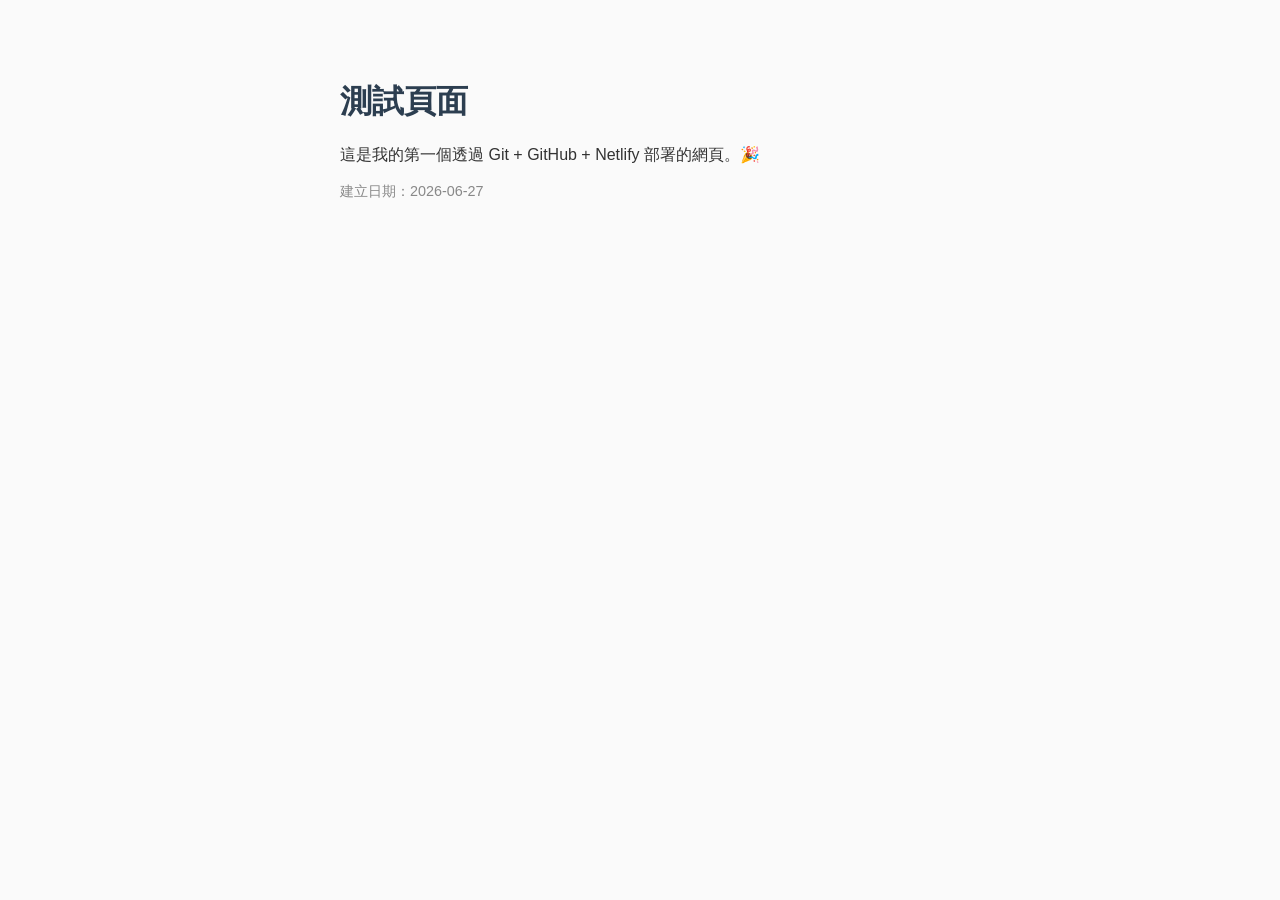
==== index.html @ eb2eb0c0 "第一次 commit：建立測試頁面" ====
<!DOCTYPE html>
<html lang="zh-TW">
<head>
  <meta charset="UTF-8" />
  <meta name="viewport" content="width=device-width, initial-scale=1.0" />
  <title>測試頁面</title>
  <style>
    body {
      font-family: "Helvetica Neue", Arial, sans-serif;
      max-width: 600px;
      margin: 80px auto;
      padding: 0 20px;
      color: #333;
      background: #fafafa;
    }
    h1 { color: #2c3e50; }
    .date { color: #888; font-size: 0.9em; margin-top: 8px; }
  </style>
</head>
<body>
  <h1>測試頁面</h1>
  <p>這是我的第一個透過 Git + GitHub + Netlify 部署的網頁。🎉</p>
  <p class="date">建立日期：2026-06-27</p>
</body>
</html>
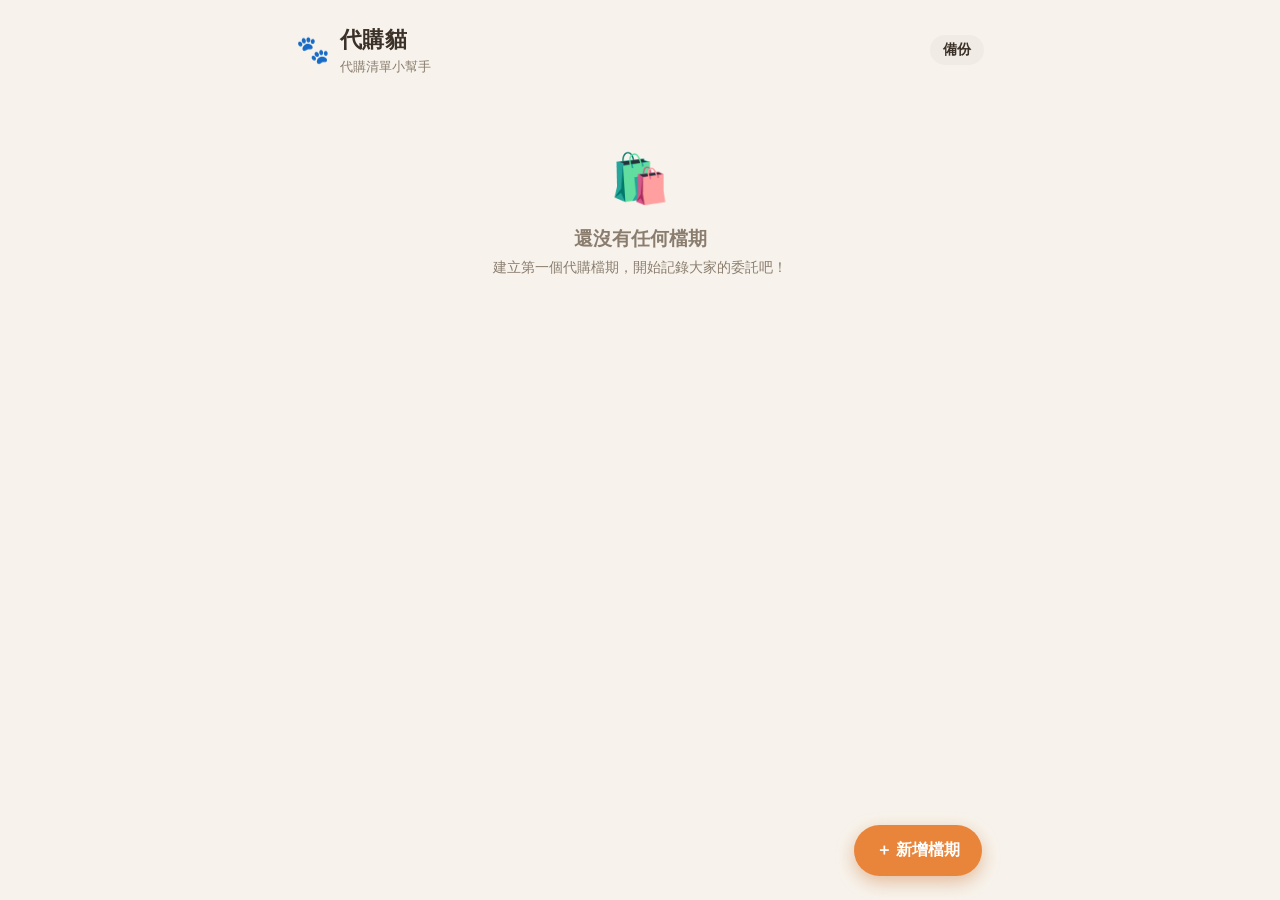
==== commit 250863e7: "新增「代購貓」代購清單 app：檔期、採買清單、狀態追蹤、對帳收款 - 檔期支援代購/委託人雙角色，用詞自動切換 - 商品狀態流：待購買→已買到/缺貨→已寄出→已收款 - 代購費可統一設定（固定/售價" ====
--- a/index.html
+++ b/index.html
@@ -2,24 +2,16 @@
 <html lang="zh-TW">
 <head>
   <meta charset="UTF-8" />
-  <meta name="viewport" content="width=device-width, initial-scale=1.0" />
-  <title>測試頁面</title>
-  <style>
-    body {
-      font-family: "Helvetica Neue", Arial, sans-serif;
-      max-width: 600px;
-      margin: 80px auto;
-      padding: 0 20px;
-      color: #333;
-      background: #fafafa;
-    }
-    h1 { color: #2c3e50; }
-    .date { color: #888; font-size: 0.9em; margin-top: 8px; }
-  </style>
+  <meta name="viewport" content="width=device-width, initial-scale=1.0, viewport-fit=cover" />
+  <meta name="theme-color" content="#f7f3ec" />
+  <title>代購貓 🐾 — 代購清單小幫手</title>
+  <link rel="icon" href="data:image/svg+xml,<svg xmlns='http://www.w3.org/2000/svg' viewBox='0 0 100 100'><text y='.9em' font-size='90'>🐾</text></svg>" />
+  <link rel="stylesheet" href="style.css" />
 </head>
 <body>
-  <h1>測試頁面</h1>
-  <p>這是我的第一個透過 Git + GitHub + Netlify 部署的網頁。🎉</p>
-  <p class="date">建立日期：2026-06-27</p>
+  <div id="app"></div>
+  <div id="modal-root"></div>
+  <div id="toast" class="toast" hidden></div>
+  <script src="app.js"></script>
 </body>
 </html>
--- a/style.css
+++ b/style.css
@@ -0,0 +1,456 @@
+/* ============ 代購貓 🐾 ============ */
+:root {
+  --bg: #f7f3ec;
+  --card: #ffffff;
+  --ink: #3b3128;
+  --ink-soft: #8a7d6e;
+  --line: #ece5da;
+  --brand: #e8853b;
+  --brand-deep: #c96a24;
+  --brand-soft: #fdeedd;
+  --green: #3d9a63;
+  --green-soft: #e2f3e9;
+  --red: #d05555;
+  --red-soft: #fbe7e7;
+  --blue: #4a7fb5;
+  --blue-soft: #e5eef7;
+  --gold: #b58a2f;
+  --gold-soft: #f7efdb;
+  --gray-soft: #f0ece5;
+  --radius: 14px;
+  --shadow: 0 1px 3px rgba(59, 49, 40, .07), 0 4px 14px rgba(59, 49, 40, .05);
+}
+
+* { box-sizing: border-box; }
+
+html, body {
+  margin: 0;
+  padding: 0;
+  background: var(--bg);
+  color: var(--ink);
+  font-family: "Noto Sans TC", -apple-system, "PingFang TC", "Microsoft JhengHei", sans-serif;
+  font-size: 16px;
+  line-height: 1.5;
+  -webkit-font-smoothing: antialiased;
+}
+
+#app {
+  max-width: 720px;
+  margin: 0 auto;
+  padding: 16px 16px 96px;
+}
+
+h1, h2, h3 { margin: 0; font-weight: 700; }
+button { font-family: inherit; }
+a { color: var(--brand-deep); }
+
+/* ---------- header ---------- */
+.app-header {
+  display: flex;
+  align-items: center;
+  gap: 10px;
+  padding: 8px 0 18px;
+}
+.app-header .logo { font-size: 1.7rem; }
+.app-header h1 { font-size: 1.35rem; letter-spacing: .02em; }
+.app-header .sub { font-size: .8rem; color: var(--ink-soft); margin-top: 1px; }
+.app-header .spacer { flex: 1; }
+
+.back-btn {
+  border: none;
+  background: var(--card);
+  border-radius: 999px;
+  width: 38px; height: 38px;
+  font-size: 1.1rem;
+  box-shadow: var(--shadow);
+  cursor: pointer;
+  flex-shrink: 0;
+}
+
+/* ---------- buttons ---------- */
+.btn {
+  border: none;
+  border-radius: 999px;
+  padding: 10px 18px;
+  font-size: .95rem;
+  font-weight: 600;
+  cursor: pointer;
+  background: var(--gray-soft);
+  color: var(--ink);
+  transition: filter .12s;
+}
+.btn:active { filter: brightness(.93); }
+.btn-primary { background: var(--brand); color: #fff; }
+.btn-danger { background: var(--red-soft); color: var(--red); }
+.btn-ghost { background: transparent; color: var(--ink-soft); }
+.btn-sm { padding: 6px 13px; font-size: .85rem; }
+.btn-block { width: 100%; }
+
+.fab {
+  position: fixed;
+  right: max(18px, calc(50% - 342px));
+  bottom: 24px;
+  border: none;
+  border-radius: 999px;
+  background: var(--brand);
+  color: #fff;
+  font-size: 1rem;
+  font-weight: 700;
+  padding: 15px 22px;
+  box-shadow: 0 6px 18px rgba(201, 106, 36, .4);
+  cursor: pointer;
+  z-index: 20;
+}
+
+/* ---------- cards ---------- */
+.card {
+  background: var(--card);
+  border-radius: var(--radius);
+  box-shadow: var(--shadow);
+  padding: 16px;
+  margin-bottom: 14px;
+}
+.card.clickable { cursor: pointer; }
+
+.trip-card .trip-top {
+  display: flex;
+  align-items: center;
+  gap: 8px;
+  flex-wrap: wrap;
+}
+.trip-card h3 { font-size: 1.08rem; flex: 1; min-width: 0; }
+.trip-card .trip-meta {
+  color: var(--ink-soft);
+  font-size: .82rem;
+  margin-top: 4px;
+  display: flex;
+  gap: 12px;
+  flex-wrap: wrap;
+}
+.trip-card .trip-stats {
+  display: flex;
+  gap: 8px;
+  margin-top: 12px;
+  flex-wrap: wrap;
+}
+.stat {
+  background: var(--bg);
+  border-radius: 10px;
+  padding: 7px 12px;
+  font-size: .82rem;
+  color: var(--ink-soft);
+}
+.stat b { color: var(--ink); font-size: .95rem; }
+.stat.stat-good b { color: var(--green); }
+
+.progress {
+  height: 6px;
+  background: var(--gray-soft);
+  border-radius: 999px;
+  margin-top: 12px;
+  overflow: hidden;
+}
+.progress > i {
+  display: block;
+  height: 100%;
+  background: var(--brand);
+  border-radius: 999px;
+}
+
+/* ---------- badges & pills ---------- */
+.badge {
+  font-size: .72rem;
+  font-weight: 700;
+  border-radius: 999px;
+  padding: 3px 9px;
+  white-space: nowrap;
+}
+.badge-agent { background: var(--brand-soft); color: var(--brand-deep); }
+.badge-client { background: var(--blue-soft); color: var(--blue); }
+.badge-closed { background: var(--gray-soft); color: var(--ink-soft); }
+
+.status-pill {
+  border: none;
+  font-family: inherit;
+  font-size: .78rem;
+  font-weight: 700;
+  border-radius: 999px;
+  padding: 5px 11px;
+  cursor: pointer;
+  white-space: nowrap;
+  appearance: none;
+  -webkit-appearance: none;
+  text-align: center;
+}
+.st-todo    { background: var(--gray-soft);  color: var(--ink-soft); }
+.st-bought  { background: var(--green-soft); color: var(--green); }
+.st-oos     { background: var(--red-soft);   color: var(--red); }
+.st-shipped { background: var(--blue-soft);  color: var(--blue); }
+.st-paid    { background: var(--gold-soft);  color: var(--gold); }
+
+/* ---------- tabs ---------- */
+.tabs {
+  display: flex;
+  background: var(--gray-soft);
+  border-radius: 999px;
+  padding: 4px;
+  margin-bottom: 16px;
+}
+.tabs button {
+  flex: 1;
+  border: none;
+  background: transparent;
+  border-radius: 999px;
+  padding: 9px 4px;
+  font-size: .92rem;
+  font-weight: 600;
+  color: var(--ink-soft);
+  cursor: pointer;
+}
+.tabs button.active {
+  background: var(--card);
+  color: var(--ink);
+  box-shadow: var(--shadow);
+}
+
+/* ---------- group toggle ---------- */
+.seg-row {
+  display: flex;
+  align-items: center;
+  justify-content: space-between;
+  gap: 10px;
+  margin-bottom: 12px;
+  flex-wrap: wrap;
+}
+.seg {
+  display: inline-flex;
+  background: var(--gray-soft);
+  border-radius: 999px;
+  padding: 3px;
+}
+.seg button {
+  border: none;
+  background: transparent;
+  border-radius: 999px;
+  padding: 6px 14px;
+  font-size: .82rem;
+  font-weight: 600;
+  color: var(--ink-soft);
+  cursor: pointer;
+}
+.seg button.active { background: var(--card); color: var(--ink); box-shadow: var(--shadow); }
+
+/* ---------- item list ---------- */
+.group-block { margin-bottom: 20px; }
+.group-head {
+  display: flex;
+  align-items: baseline;
+  gap: 8px;
+  padding: 0 4px 8px;
+}
+.group-head h3 { font-size: .98rem; }
+.group-head .group-sum { color: var(--ink-soft); font-size: .8rem; margin-left: auto; }
+
+.item-row {
+  background: var(--card);
+  border-radius: var(--radius);
+  box-shadow: var(--shadow);
+  padding: 12px 14px;
+  margin-bottom: 8px;
+  display: flex;
+  gap: 12px;
+  align-items: center;
+}
+.item-row.done-oos { opacity: .55; }
+.item-main { flex: 1; min-width: 0; cursor: pointer; }
+.item-name { font-weight: 600; font-size: .97rem; word-break: break-word; }
+.item-name .qty { color: var(--brand-deep); font-weight: 700; }
+.item-sub {
+  color: var(--ink-soft);
+  font-size: .8rem;
+  margin-top: 2px;
+  display: flex;
+  gap: 8px;
+  flex-wrap: wrap;
+}
+.item-right {
+  display: flex;
+  flex-direction: column;
+  align-items: flex-end;
+  gap: 6px;
+  flex-shrink: 0;
+}
+.item-amount { font-weight: 700; font-size: .95rem; }
+.item-amount small { display: block; font-weight: 400; color: var(--ink-soft); font-size: .7rem; text-align: right; }
+
+/* ---------- 對帳 ---------- */
+.bill-card .bill-head {
+  display: flex;
+  align-items: center;
+  gap: 10px;
+}
+.bill-card .bill-head h3 { font-size: 1.05rem; flex: 1; }
+.bill-total { font-size: 1.05rem; font-weight: 700; color: var(--brand-deep); }
+.bill-lines { margin: 10px 0; border-top: 1px dashed var(--line); }
+.bill-line {
+  display: flex;
+  justify-content: space-between;
+  gap: 12px;
+  padding: 8px 0;
+  border-bottom: 1px dashed var(--line);
+  font-size: .88rem;
+}
+.bill-line .bl-name { min-width: 0; word-break: break-word; }
+.bill-line .bl-amt { white-space: nowrap; display: flex; align-items: center; gap: 8px; }
+.bill-line.paid .bl-name, .bill-line.paid .bl-amt b { color: var(--ink-soft); }
+.bill-line .mini-badge {
+  font-size: .68rem; font-weight: 700; border-radius: 999px; padding: 2px 7px;
+}
+.bill-actions { display: flex; gap: 8px; flex-wrap: wrap; margin-top: 4px; }
+.bill-summary { font-size: .82rem; color: var(--ink-soft); margin-top: 2px; }
+
+.grand-total {
+  background: var(--brand-soft);
+  border-radius: var(--radius);
+  padding: 14px 16px;
+  margin-bottom: 14px;
+  display: flex;
+  justify-content: space-between;
+  align-items: center;
+  flex-wrap: wrap;
+  gap: 8px;
+}
+.grand-total .gt-label { font-size: .85rem; color: var(--brand-deep); font-weight: 600; }
+.grand-total .gt-nums { font-size: .9rem; }
+.grand-total b { font-size: 1.1rem; }
+
+/* ---------- forms & modal ---------- */
+.modal-backdrop {
+  position: fixed;
+  inset: 0;
+  background: rgba(43, 35, 27, .45);
+  display: flex;
+  align-items: flex-end;
+  justify-content: center;
+  z-index: 50;
+  animation: fadeIn .15s;
+}
+@media (min-width: 560px) {
+  .modal-backdrop { align-items: center; }
+}
+@keyframes fadeIn { from { opacity: 0; } }
+
+.modal {
+  background: var(--card);
+  width: 100%;
+  max-width: 520px;
+  max-height: 88vh;
+  overflow-y: auto;
+  border-radius: 20px 20px 0 0;
+  padding: 20px 20px calc(20px + env(safe-area-inset-bottom));
+  animation: slideUp .18s ease-out;
+}
+@media (min-width: 560px) {
+  .modal { border-radius: 20px; }
+}
+@keyframes slideUp { from { transform: translateY(24px); opacity: .6; } }
+
+.modal h2 { font-size: 1.1rem; margin-bottom: 14px; }
+
+.field { margin-bottom: 13px; }
+.field label {
+  display: block;
+  font-size: .8rem;
+  font-weight: 600;
+  color: var(--ink-soft);
+  margin-bottom: 5px;
+}
+.field input[type=text], .field input[type=number], .field input[type=date],
+.field input[type=url], .field select, .field textarea {
+  width: 100%;
+  border: 1.5px solid var(--line);
+  border-radius: 10px;
+  padding: 10px 12px;
+  font-size: 16px; /* 避免 iOS 自動縮放 */
+  font-family: inherit;
+  background: #fff;
+  color: var(--ink);
+}
+.field input:focus, .field select:focus, .field textarea:focus {
+  outline: none;
+  border-color: var(--brand);
+}
+.field .hint { font-size: .74rem; color: var(--ink-soft); margin-top: 4px; }
+.field-row { display: flex; gap: 10px; }
+.field-row .field { flex: 1; }
+
+.radio-cards { display: flex; gap: 8px; }
+.radio-cards label {
+  flex: 1;
+  border: 1.5px solid var(--line);
+  border-radius: 10px;
+  padding: 9px 6px;
+  text-align: center;
+  font-size: .85rem;
+  font-weight: 600;
+  cursor: pointer;
+  color: var(--ink-soft);
+}
+.radio-cards input { display: none; }
+.radio-cards label:has(input:checked) {
+  border-color: var(--brand);
+  background: var(--brand-soft);
+  color: var(--brand-deep);
+}
+
+.modal-actions {
+  display: flex;
+  gap: 10px;
+  margin-top: 18px;
+}
+.modal-actions .btn { flex: 1; }
+.modal-actions .btn-danger, .modal-actions .btn-ghost { flex: 0 0 auto; }
+
+/* ---------- empty state ---------- */
+.empty {
+  text-align: center;
+  color: var(--ink-soft);
+  padding: 48px 20px;
+}
+.empty .empty-icon { font-size: 3rem; margin-bottom: 10px; }
+.empty p { margin: 4px 0 16px; font-size: .9rem; }
+
+/* ---------- 設定 ---------- */
+.settings-list .card { padding: 14px 16px; }
+.settings-row {
+  display: flex;
+  align-items: center;
+  gap: 10px;
+  justify-content: space-between;
+}
+.settings-row .sr-main { flex: 1; min-width: 0; }
+.settings-row .sr-title { font-weight: 600; font-size: .95rem; }
+.settings-row .sr-sub { color: var(--ink-soft); font-size: .8rem; }
+.section-label {
+  font-size: .8rem;
+  font-weight: 700;
+  color: var(--ink-soft);
+  margin: 20px 4px 8px;
+  letter-spacing: .05em;
+}
+
+/* ---------- toast ---------- */
+.toast {
+  position: fixed;
+  left: 50%;
+  bottom: 90px;
+  transform: translateX(-50%);
+  background: var(--ink);
+  color: #fff;
+  padding: 10px 18px;
+  border-radius: 999px;
+  font-size: .88rem;
+  z-index: 99;
+  box-shadow: var(--shadow);
+  white-space: nowrap;
+}
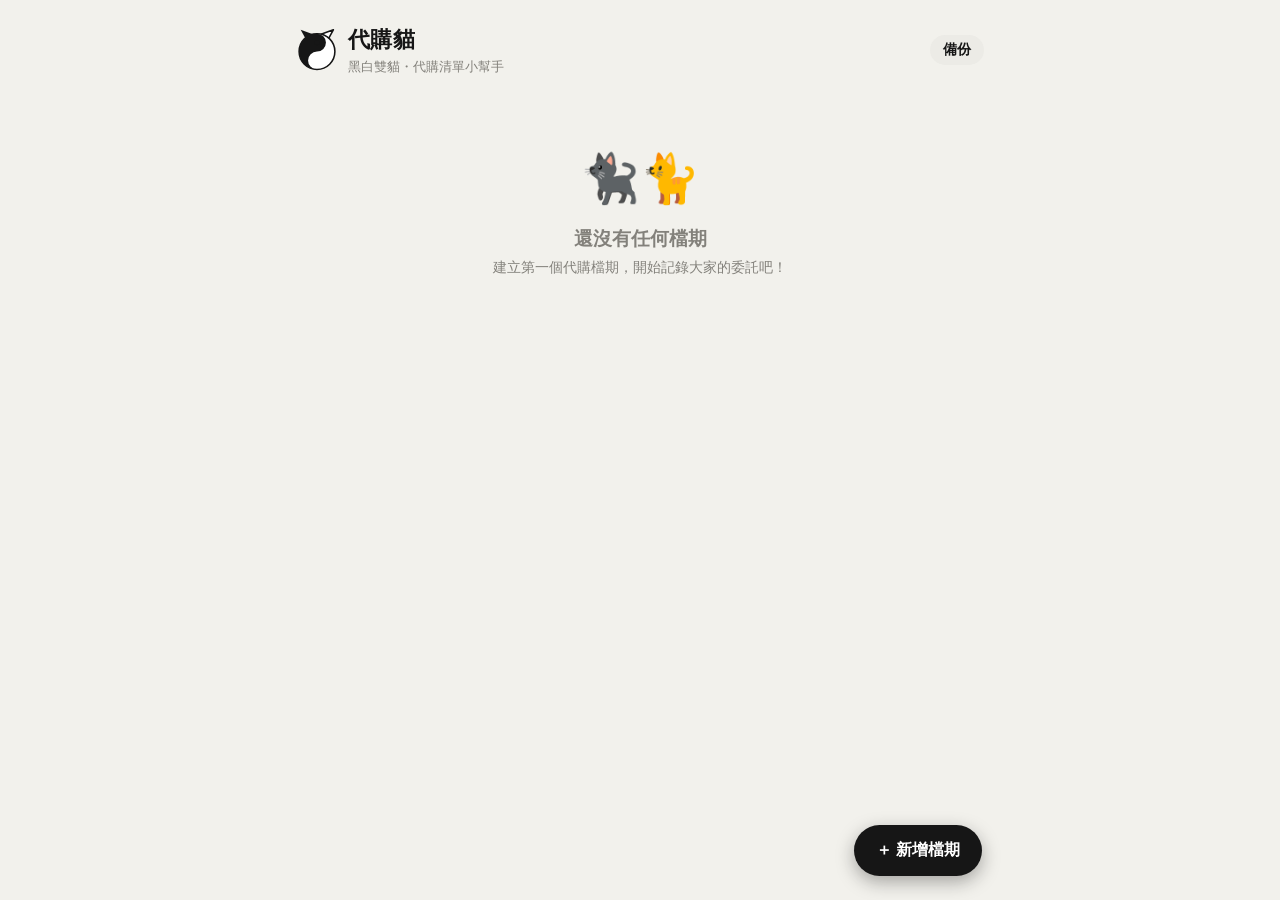
==== commit 003b7fc8: "改版為黑白雙貓陰陽風格 - 黑貓＝代購、白貓＝委託人，對方顯示互補色貓，呼應陰陽概念 - 配色改為水墨黑白（宣紙白底、墨黑主色），已收款用朱印紅點綴 - 新增太極貓 SVG logo（陰陽圓＋黑白貓耳" ====
--- a/index.html
+++ b/index.html
@@ -3,9 +3,9 @@
 <head>
   <meta charset="UTF-8" />
   <meta name="viewport" content="width=device-width, initial-scale=1.0, viewport-fit=cover" />
-  <meta name="theme-color" content="#f7f3ec" />
-  <title>代購貓 🐾 — 代購清單小幫手</title>
-  <link rel="icon" href="data:image/svg+xml,<svg xmlns='http://www.w3.org/2000/svg' viewBox='0 0 100 100'><text y='.9em' font-size='90'>🐾</text></svg>" />
+  <meta name="theme-color" content="#f2f1ec" />
+  <title>代購貓 🐈‍⬛🐈 — 代購清單小幫手</title>
+  <link rel="icon" href="data:image/svg+xml,<svg xmlns='http://www.w3.org/2000/svg' viewBox='0 0 100 100'><text y='.9em' font-size='90'>🐈‍⬛</text></svg>" />
   <link rel="stylesheet" href="style.css" />
 </head>
 <body>
--- a/style.css
+++ b/style.css
@@ -1,24 +1,17 @@
-/* ============ 代購貓 🐾 ============ */
+/* ============ 代購貓 🐈‍⬛🐈 — 黑白雙貓・陰陽互補 ============ */
 :root {
-  --bg: #f7f3ec;
+  --bg: #f2f1ec;          /* 宣紙白 */
   --card: #ffffff;
-  --ink: #3b3128;
-  --ink-soft: #8a7d6e;
-  --line: #ece5da;
-  --brand: #e8853b;
-  --brand-deep: #c96a24;
-  --brand-soft: #fdeedd;
-  --green: #3d9a63;
-  --green-soft: #e2f3e9;
-  --red: #d05555;
-  --red-soft: #fbe7e7;
-  --blue: #4a7fb5;
-  --blue-soft: #e5eef7;
-  --gold: #b58a2f;
-  --gold-soft: #f7efdb;
-  --gray-soft: #f0ece5;
+  --ink: #161616;         /* 墨黑 */
+  --ink-soft: #83817b;
+  --line: #e7e5df;
+  --paper-soft: #efeee9;
+  --gray-soft: #ecebe6;
+  --gray-mid: #d9d7d1;
+  --seal: #bf4136;        /* 朱印紅：收款蓋章、重點點綴 */
+  --seal-soft: #f8e9e6;
   --radius: 14px;
-  --shadow: 0 1px 3px rgba(59, 49, 40, .07), 0 4px 14px rgba(59, 49, 40, .05);
+  --shadow: 0 1px 3px rgba(22, 22, 22, .07), 0 4px 14px rgba(22, 22, 22, .05);
 }
 
 * { box-sizing: border-box; }
@@ -42,7 +35,7 @@
 
 h1, h2, h3 { margin: 0; font-weight: 700; }
 button { font-family: inherit; }
-a { color: var(--brand-deep); }
+a { color: var(--seal); }
 
 /* ---------- header ---------- */
 .app-header {
@@ -51,7 +44,7 @@
   gap: 10px;
   padding: 8px 0 18px;
 }
-.app-header .logo { font-size: 1.7rem; }
+.app-header .logo { width: 42px; height: 42px; flex-shrink: 0; }
 .app-header h1 { font-size: 1.35rem; letter-spacing: .02em; }
 .app-header .sub { font-size: .8rem; color: var(--ink-soft); margin-top: 1px; }
 .app-header .spacer { flex: 1; }
@@ -80,8 +73,8 @@
   transition: filter .12s;
 }
 .btn:active { filter: brightness(.93); }
-.btn-primary { background: var(--brand); color: #fff; }
-.btn-danger { background: var(--red-soft); color: var(--red); }
+.btn-primary { background: var(--ink); color: #fff; }
+.btn-danger { background: var(--seal-soft); color: var(--seal); }
 .btn-ghost { background: transparent; color: var(--ink-soft); }
 .btn-sm { padding: 6px 13px; font-size: .85rem; }
 .btn-block { width: 100%; }
@@ -92,12 +85,12 @@
   bottom: 24px;
   border: none;
   border-radius: 999px;
-  background: var(--brand);
+  background: var(--ink);
   color: #fff;
   font-size: 1rem;
   font-weight: 700;
   padding: 15px 22px;
-  box-shadow: 0 6px 18px rgba(201, 106, 36, .4);
+  box-shadow: 0 6px 18px rgba(22, 22, 22, .35);
   cursor: pointer;
   z-index: 20;
 }
@@ -112,6 +105,13 @@
 }
 .card.clickable { cursor: pointer; }
 
+/* 陰陽角色邊條：黑貓（代購）實心墨條、白貓（委託人）勾邊白條 */
+.trip-card.role-agent { border-left: 6px solid var(--ink); }
+.trip-card.role-client {
+  border-left: 6px solid var(--card);
+  box-shadow: inset 0 0 0 1.5px var(--ink), var(--shadow);
+}
+
 .trip-card .trip-top {
   display: flex;
   align-items: center;
@@ -141,7 +141,7 @@
   color: var(--ink-soft);
 }
 .stat b { color: var(--ink); font-size: .95rem; }
-.stat.stat-good b { color: var(--green); }
+.stat.stat-good b { color: var(--seal); }
 
 .progress {
   height: 6px;
@@ -153,7 +153,7 @@
 .progress > i {
   display: block;
   height: 100%;
-  background: var(--brand);
+  background: var(--ink);
   border-radius: 999px;
 }
 
@@ -165,8 +165,8 @@
   padding: 3px 9px;
   white-space: nowrap;
 }
-.badge-agent { background: var(--brand-soft); color: var(--brand-deep); }
-.badge-client { background: var(--blue-soft); color: var(--blue); }
+.badge-agent { background: var(--ink); color: #fff; }               /* 🐈‍⬛ 陰 */
+.badge-client { background: #fff; color: var(--ink); box-shadow: inset 0 0 0 1.5px var(--ink); } /* 🐈 陽 */
 .badge-closed { background: var(--gray-soft); color: var(--ink-soft); }
 
 .status-pill {
@@ -182,11 +182,12 @@
   -webkit-appearance: none;
   text-align: center;
 }
+/* 狀態＝墨色由淡到濃，收款蓋朱印 */
 .st-todo    { background: var(--gray-soft);  color: var(--ink-soft); }
-.st-bought  { background: var(--green-soft); color: var(--green); }
-.st-oos     { background: var(--red-soft);   color: var(--red); }
-.st-shipped { background: var(--blue-soft);  color: var(--blue); }
-.st-paid    { background: var(--gold-soft);  color: var(--gold); }
+.st-bought  { background: var(--ink);        color: #fff; }
+.st-oos     { background: var(--paper-soft); color: #a5a29b; text-decoration: line-through; }
+.st-shipped { background: var(--gray-mid);   color: #45443f; }
+.st-paid    { background: var(--seal);       color: #fff; }
 
 /* ---------- tabs ---------- */
 .tabs {
@@ -208,9 +209,8 @@
   cursor: pointer;
 }
 .tabs button.active {
-  background: var(--card);
-  color: var(--ink);
-  box-shadow: var(--shadow);
+  background: var(--ink);
+  color: #fff;
 }
 
 /* ---------- group toggle ---------- */
@@ -238,7 +238,7 @@
   color: var(--ink-soft);
   cursor: pointer;
 }
-.seg button.active { background: var(--card); color: var(--ink); box-shadow: var(--shadow); }
+.seg button.active { background: var(--ink); color: #fff; }
 
 /* ---------- item list ---------- */
 .group-block { margin-bottom: 20px; }
@@ -264,7 +264,7 @@
 .item-row.done-oos { opacity: .55; }
 .item-main { flex: 1; min-width: 0; cursor: pointer; }
 .item-name { font-weight: 600; font-size: .97rem; word-break: break-word; }
-.item-name .qty { color: var(--brand-deep); font-weight: 700; }
+.item-name .qty { color: var(--seal); font-weight: 700; }
 .item-sub {
   color: var(--ink-soft);
   font-size: .8rem;
@@ -290,7 +290,7 @@
   gap: 10px;
 }
 .bill-card .bill-head h3 { font-size: 1.05rem; flex: 1; }
-.bill-total { font-size: 1.05rem; font-weight: 700; color: var(--brand-deep); }
+.bill-total { font-size: 1.05rem; font-weight: 700; color: var(--ink); }
 .bill-lines { margin: 10px 0; border-top: 1px dashed var(--line); }
 .bill-line {
   display: flex;
@@ -309,8 +309,10 @@
 .bill-actions { display: flex; gap: 8px; flex-wrap: wrap; margin-top: 4px; }
 .bill-summary { font-size: .82rem; color: var(--ink-soft); margin-top: 2px; }
 
+/* 陰陽總計：墨底白字 */
 .grand-total {
-  background: var(--brand-soft);
+  background: var(--ink);
+  color: #fff;
   border-radius: var(--radius);
   padding: 14px 16px;
   margin-bottom: 14px;
@@ -320,7 +322,7 @@
   flex-wrap: wrap;
   gap: 8px;
 }
-.grand-total .gt-label { font-size: .85rem; color: var(--brand-deep); font-weight: 600; }
+.grand-total .gt-label { font-size: .85rem; color: rgba(255,255,255,.75); font-weight: 600; }
 .grand-total .gt-nums { font-size: .9rem; }
 .grand-total b { font-size: 1.1rem; }
 
@@ -328,7 +330,7 @@
 .modal-backdrop {
   position: fixed;
   inset: 0;
-  background: rgba(43, 35, 27, .45);
+  background: rgba(22, 22, 22, .5);
   display: flex;
   align-items: flex-end;
   justify-content: center;
@@ -378,7 +380,7 @@
 }
 .field input:focus, .field select:focus, .field textarea:focus {
   outline: none;
-  border-color: var(--brand);
+  border-color: var(--ink);
 }
 .field .hint { font-size: .74rem; color: var(--ink-soft); margin-top: 4px; }
 .field-row { display: flex; gap: 10px; }
@@ -398,9 +400,9 @@
 }
 .radio-cards input { display: none; }
 .radio-cards label:has(input:checked) {
-  border-color: var(--brand);
-  background: var(--brand-soft);
-  color: var(--brand-deep);
+  border-color: var(--ink);
+  background: var(--ink);
+  color: #fff;
 }
 
 .modal-actions {
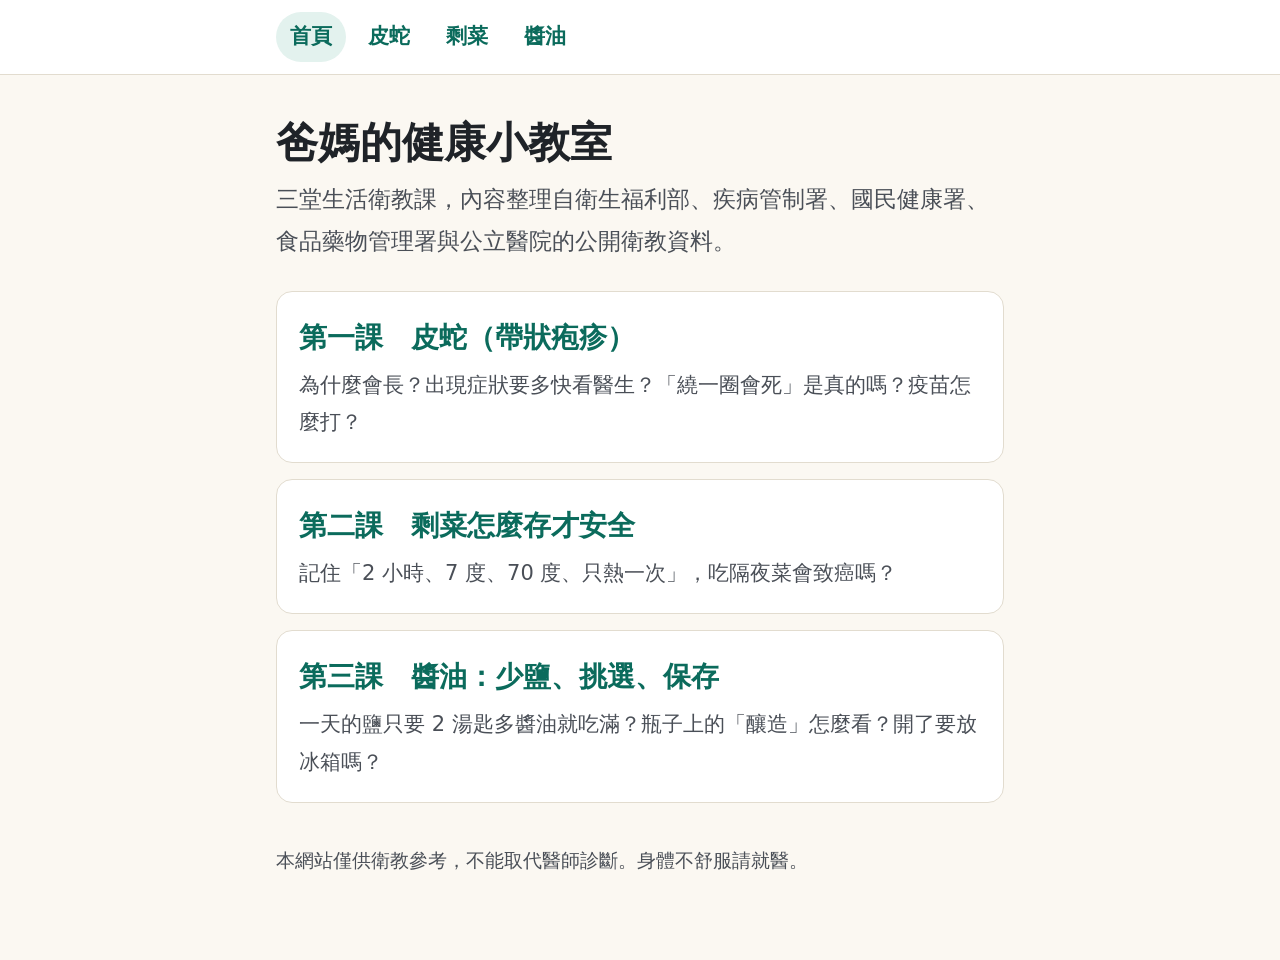
==== commit 2c20269c: "新增爸媽衛教網站：皮蛇、剩菜、醬油三堂課 首頁加三個主題頁，大字、高對比、手機好讀，內容附官方衛教資料來源。  Co-Authored-By: Claude Opus 5.5 <noreply@ant" ====
--- a/index.html
+++ b/index.html
@@ -2,16 +2,37 @@
 <html lang="zh-TW">
 <head>
   <meta charset="UTF-8" />
-  <meta name="viewport" content="width=device-width, initial-scale=1.0, viewport-fit=cover" />
-  <meta name="theme-color" content="#f2f1ec" />
-  <title>代購貓 🐈‍⬛🐈 — 代購清單小幫手</title>
-  <link rel="icon" href="data:image/svg+xml,<svg xmlns='http://www.w3.org/2000/svg' viewBox='0 0 100 100'><text y='.9em' font-size='90'>🐈‍⬛</text></svg>" />
+  <meta name="viewport" content="width=device-width, initial-scale=1.0" />
+  <title>健康小教室</title>
   <link rel="stylesheet" href="style.css" />
 </head>
 <body>
-  <div id="app"></div>
-  <div id="modal-root"></div>
-  <div id="toast" class="toast" hidden></div>
-  <script src="app.js"></script>
+  <nav class="topbar"><div class="wrap">
+    <a href="index.html" aria-current="page">首頁</a>
+    <a href="shingles.html">皮蛇</a>
+    <a href="leftovers.html">剩菜</a>
+    <a href="soy-sauce.html">醬油</a>
+  </div></nav>
+  <main class="wrap">
+    <h1>爸媽的健康小教室</h1>
+    <p class="lead">三堂生活衛教課，內容整理自衛生福利部、疾病管制署、國民健康署、食品藥物管理署與公立醫院的公開衛教資料。</p>
+
+    <div class="cards">
+      <a class="card" href="shingles.html">
+        <div class="t">第一課　皮蛇（帶狀疱疹）</div>
+        <div class="d">為什麼會長？出現症狀要多快看醫生？「繞一圈會死」是真的嗎？疫苗怎麼打？</div>
+      </a>
+      <a class="card" href="leftovers.html">
+        <div class="t">第二課　剩菜怎麼存才安全</div>
+        <div class="d">記住「2 小時、7 度、70 度、只熱一次」，吃隔夜菜會致癌嗎？</div>
+      </a>
+      <a class="card" href="soy-sauce.html">
+        <div class="t">第三課　醬油：少鹽、挑選、保存</div>
+        <div class="d">一天的鹽只要 2 湯匙多醬油就吃滿？瓶子上的「釀造」怎麼看？開了要放冰箱嗎？</div>
+      </a>
+    </div>
+
+    <p class="note" style="margin-top:40px">本網站僅供衛教參考，不能取代醫師診斷。身體不舒服請就醫。</p>
+  </main>
 </body>
 </html>
--- a/style.css
+++ b/style.css
@@ -1,458 +1,137 @@
-/* ============ 代購貓 🐈‍⬛🐈 — 黑白雙貓・陰陽互補 ============ */
 :root {
-  --bg: #f2f1ec;          /* 宣紙白 */
-  --card: #ffffff;
-  --ink: #161616;         /* 墨黑 */
-  --ink-soft: #83817b;
-  --line: #e7e5df;
-  --paper-soft: #efeee9;
-  --gray-soft: #ecebe6;
-  --gray-mid: #d9d7d1;
-  --seal: #bf4136;        /* 朱印紅：收款蓋章、重點點綴 */
-  --seal-soft: #f8e9e6;
-  --radius: 14px;
-  --shadow: 0 1px 3px rgba(22, 22, 22, .07), 0 4px 14px rgba(22, 22, 22, .05);
+  --bg: #fbf8f2;
+  --surface: #ffffff;
+  --text: #1f2328;
+  --muted: #4a4f57;
+  --line: #e2dccf;
+  --accent: #0b6b5c;
+  --accent-soft: #e3f2ee;
+  --warn: #a33a12;
+  --warn-soft: #fdece4;
+  --ok: #1d6b2f;
+  --ok-soft: #e6f4e8;
+  --radius: 16px;
+}
+@media (prefers-color-scheme: dark) {
+  :root:not([data-theme="light"]) {
+    --bg: #15171a;
+    --surface: #1f2226;
+    --text: #f1f1ee;
+    --muted: #c4c7cc;
+    --line: #34383e;
+    --accent: #5cc8b2;
+    --accent-soft: #1c3531;
+    --warn: #ff9f7a;
+    --warn-soft: #3a2219;
+    --ok: #8fd69c;
+    --ok-soft: #1c3322;
+  }
+}
+:root[data-theme="dark"] {
+  --bg: #15171a;
+  --surface: #1f2226;
+  --text: #f1f1ee;
+  --muted: #c4c7cc;
+  --line: #34383e;
+  --accent: #5cc8b2;
+  --accent-soft: #1c3531;
+  --warn: #ff9f7a;
+  --warn-soft: #3a2219;
+  --ok: #8fd69c;
+  --ok-soft: #1c3322;
 }
 
 * { box-sizing: border-box; }
+html { font-size: 21px; }
+@media (max-width: 480px) { html { font-size: 19px; } }
 
-html, body {
+body {
   margin: 0;
-  padding: 0;
   background: var(--bg);
-  color: var(--ink);
-  font-family: "Noto Sans TC", -apple-system, "PingFang TC", "Microsoft JhengHei", sans-serif;
-  font-size: 16px;
-  line-height: 1.5;
-  -webkit-font-smoothing: antialiased;
+  color: var(--text);
+  font-family: "PingFang TC", "Noto Sans TC", "Microsoft JhengHei", system-ui, sans-serif;
+  line-height: 1.8;
 }
 
-#app {
-  max-width: 720px;
-  margin: 0 auto;
-  padding: 16px 16px 96px;
+.wrap { max-width: 760px; margin: 0 auto; padding: 0 16px 64px; }
+
+.topbar {
+  border-bottom: 1px solid var(--line);
+  background: var(--surface);
 }
-
-h1, h2, h3 { margin: 0; font-weight: 700; }
-button { font-family: inherit; }
-a { color: var(--seal); }
-
-/* ---------- header ---------- */
-.app-header {
-  display: flex;
-  align-items: center;
-  gap: 10px;
-  padding: 8px 0 18px;
-}
-.app-header .logo { width: 42px; height: 42px; flex-shrink: 0; }
-.app-header h1 { font-size: 1.35rem; letter-spacing: .02em; }
-.app-header .sub { font-size: .8rem; color: var(--ink-soft); margin-top: 1px; }
-.app-header .spacer { flex: 1; }
-
-.back-btn {
-  border: none;
-  background: var(--card);
-  border-radius: 999px;
-  width: 38px; height: 38px;
-  font-size: 1.1rem;
-  box-shadow: var(--shadow);
-  cursor: pointer;
-  flex-shrink: 0;
-}
-
-/* ---------- buttons ---------- */
-.btn {
-  border: none;
-  border-radius: 999px;
-  padding: 10px 18px;
-  font-size: .95rem;
-  font-weight: 600;
-  cursor: pointer;
-  background: var(--gray-soft);
-  color: var(--ink);
-  transition: filter .12s;
-}
-.btn:active { filter: brightness(.93); }
-.btn-primary { background: var(--ink); color: #fff; }
-.btn-danger { background: var(--seal-soft); color: var(--seal); }
-.btn-ghost { background: transparent; color: var(--ink-soft); }
-.btn-sm { padding: 6px 13px; font-size: .85rem; }
-.btn-block { width: 100%; }
-
-.fab {
-  position: fixed;
-  right: max(18px, calc(50% - 342px));
-  bottom: 24px;
-  border: none;
-  border-radius: 999px;
-  background: var(--ink);
-  color: #fff;
-  font-size: 1rem;
+.topbar .wrap { padding-top: 12px; padding-bottom: 12px; display: flex; gap: 8px; flex-wrap: wrap; }
+.topbar a {
+  color: var(--accent);
+  text-decoration: none;
   font-weight: 700;
-  padding: 15px 22px;
-  box-shadow: 0 6px 18px rgba(22, 22, 22, .35);
-  cursor: pointer;
-  z-index: 20;
-}
-
-/* ---------- cards ---------- */
-.card {
-  background: var(--card);
-  border-radius: var(--radius);
-  box-shadow: var(--shadow);
-  padding: 16px;
-  margin-bottom: 14px;
-}
-.card.clickable { cursor: pointer; }
-
-/* 陰陽角色邊條：黑貓（代購）實心墨條、白貓（委託人）勾邊白條 */
-.trip-card.role-agent { border-left: 6px solid var(--ink); }
-.trip-card.role-client {
-  border-left: 6px solid var(--card);
-  box-shadow: inset 0 0 0 1.5px var(--ink), var(--shadow);
-}
-
-.trip-card .trip-top {
-  display: flex;
-  align-items: center;
-  gap: 8px;
-  flex-wrap: wrap;
-}
-.trip-card h3 { font-size: 1.08rem; flex: 1; min-width: 0; }
-.trip-card .trip-meta {
-  color: var(--ink-soft);
-  font-size: .82rem;
-  margin-top: 4px;
-  display: flex;
-  gap: 12px;
-  flex-wrap: wrap;
-}
-.trip-card .trip-stats {
-  display: flex;
-  gap: 8px;
-  margin-top: 12px;
-  flex-wrap: wrap;
-}
-.stat {
-  background: var(--bg);
-  border-radius: 10px;
-  padding: 7px 12px;
-  font-size: .82rem;
-  color: var(--ink-soft);
-}
-.stat b { color: var(--ink); font-size: .95rem; }
-.stat.stat-good b { color: var(--seal); }
-
-.progress {
-  height: 6px;
-  background: var(--gray-soft);
-  border-radius: 999px;
-  margin-top: 12px;
-  overflow: hidden;
-}
-.progress > i {
-  display: block;
-  height: 100%;
-  background: var(--ink);
+  padding: 6px 14px;
   border-radius: 999px;
 }
+.topbar a[aria-current="page"] { background: var(--accent-soft); }
+.topbar a:focus-visible, .card:focus-visible { outline: 3px solid var(--accent); outline-offset: 2px; }
 
-/* ---------- badges & pills ---------- */
-.badge {
-  font-size: .72rem;
-  font-weight: 700;
-  border-radius: 999px;
-  padding: 3px 9px;
-  white-space: nowrap;
+h1 { font-size: 2rem; line-height: 1.35; margin: 40px 0 8px; }
+h2 {
+  font-size: 1.4rem;
+  margin: 44px 0 12px;
+  padding-left: 12px;
+  border-left: 6px solid var(--accent);
+  line-height: 1.4;
 }
-.badge-agent { background: var(--ink); color: #fff; }               /* 🐈‍⬛ 陰 */
-.badge-client { background: #fff; color: var(--ink); box-shadow: inset 0 0 0 1.5px var(--ink); } /* 🐈 陽 */
-.badge-closed { background: var(--gray-soft); color: var(--ink-soft); }
+.lead { font-size: 1.1rem; color: var(--muted); margin: 0 0 8px; }
 
-.status-pill {
-  border: none;
-  font-family: inherit;
-  font-size: .78rem;
-  font-weight: 700;
-  border-radius: 999px;
-  padding: 5px 11px;
-  cursor: pointer;
-  white-space: nowrap;
-  appearance: none;
-  -webkit-appearance: none;
-  text-align: center;
+ul, ol { padding-left: 1.4em; }
+li { margin: 8px 0; }
+strong { color: var(--accent); }
+
+.box {
+  background: var(--surface);
+  border: 1px solid var(--line);
+  border-radius: var(--radius);
+  padding: 16px 20px;
+  margin: 16px 0;
 }
-/* 狀態＝墨色由淡到濃，收款蓋朱印 */
-.st-todo    { background: var(--gray-soft);  color: var(--ink-soft); }
-.st-bought  { background: var(--ink);        color: #fff; }
-.st-oos     { background: var(--paper-soft); color: #a5a29b; text-decoration: line-through; }
-.st-shipped { background: var(--gray-mid);   color: #45443f; }
-.st-paid    { background: var(--seal);       color: #fff; }
+.box.warn { background: var(--warn-soft); border-color: transparent; }
+.box.warn strong { color: var(--warn); }
+.box.ok { background: var(--ok-soft); border-color: transparent; }
+.box.ok strong { color: var(--ok); }
+.box > :first-child { margin-top: 0; }
+.box > :last-child { margin-bottom: 0; }
 
-/* ---------- tabs ---------- */
-.tabs {
-  display: flex;
-  background: var(--gray-soft);
-  border-radius: 999px;
-  padding: 4px;
-  margin-bottom: 16px;
+.big-number { font-size: 1.6rem; font-weight: 800; color: var(--accent); }
+
+.myth { display: grid; gap: 4px; }
+.myth .q { font-weight: 700; }
+.myth .tag {
+  display: inline-block; font-size: 0.85rem; font-weight: 800;
+  padding: 0 10px; border-radius: 6px; margin-right: 6px;
 }
-.tabs button {
-  flex: 1;
-  border: none;
-  background: transparent;
-  border-radius: 999px;
-  padding: 9px 4px;
-  font-size: .92rem;
-  font-weight: 600;
-  color: var(--ink-soft);
-  cursor: pointer;
+.tag.no { background: var(--warn); color: var(--surface); }
+.tag.yes { background: var(--ok); color: var(--surface); }
+
+table { width: 100%; border-collapse: collapse; margin: 12px 0; font-size: 0.95rem; }
+th, td { text-align: left; padding: 10px 8px; border-bottom: 1px solid var(--line); vertical-align: top; }
+th { color: var(--muted); font-weight: 700; }
+
+.cards { display: grid; gap: 16px; margin-top: 28px; }
+.card {
+  display: block;
+  background: var(--surface);
+  border: 1px solid var(--line);
+  border-radius: var(--radius);
+  padding: 20px 22px;
+  color: var(--text);
+  text-decoration: none;
 }
-.tabs button.active {
-  background: var(--ink);
-  color: #fff;
+.card:hover { border-color: var(--accent); }
+.card .t { font-size: 1.35rem; font-weight: 800; color: var(--accent); }
+.card .d { color: var(--muted); margin-top: 4px; }
+
+.sources { font-size: 0.85rem; color: var(--muted); margin-top: 48px; border-top: 1px solid var(--line); padding-top: 16px; }
+.sources a { color: var(--accent); word-break: break-all; }
+.note { font-size: 0.9rem; color: var(--muted); }
+
+@media print {
+  .topbar { display: none; }
+  html { font-size: 16px; }
 }
-
-/* ---------- group toggle ---------- */
-.seg-row {
-  display: flex;
-  align-items: center;
-  justify-content: space-between;
-  gap: 10px;
-  margin-bottom: 12px;
-  flex-wrap: wrap;
-}
-.seg {
-  display: inline-flex;
-  background: var(--gray-soft);
-  border-radius: 999px;
-  padding: 3px;
-}
-.seg button {
-  border: none;
-  background: transparent;
-  border-radius: 999px;
-  padding: 6px 14px;
-  font-size: .82rem;
-  font-weight: 600;
-  color: var(--ink-soft);
-  cursor: pointer;
-}
-.seg button.active { background: var(--ink); color: #fff; }
-
-/* ---------- item list ---------- */
-.group-block { margin-bottom: 20px; }
-.group-head {
-  display: flex;
-  align-items: baseline;
-  gap: 8px;
-  padding: 0 4px 8px;
-}
-.group-head h3 { font-size: .98rem; }
-.group-head .group-sum { color: var(--ink-soft); font-size: .8rem; margin-left: auto; }
-
-.item-row {
-  background: var(--card);
-  border-radius: var(--radius);
-  box-shadow: var(--shadow);
-  padding: 12px 14px;
-  margin-bottom: 8px;
-  display: flex;
-  gap: 12px;
-  align-items: center;
-}
-.item-row.done-oos { opacity: .55; }
-.item-main { flex: 1; min-width: 0; cursor: pointer; }
-.item-name { font-weight: 600; font-size: .97rem; word-break: break-word; }
-.item-name .qty { color: var(--seal); font-weight: 700; }
-.item-sub {
-  color: var(--ink-soft);
-  font-size: .8rem;
-  margin-top: 2px;
-  display: flex;
-  gap: 8px;
-  flex-wrap: wrap;
-}
-.item-right {
-  display: flex;
-  flex-direction: column;
-  align-items: flex-end;
-  gap: 6px;
-  flex-shrink: 0;
-}
-.item-amount { font-weight: 700; font-size: .95rem; }
-.item-amount small { display: block; font-weight: 400; color: var(--ink-soft); font-size: .7rem; text-align: right; }
-
-/* ---------- 對帳 ---------- */
-.bill-card .bill-head {
-  display: flex;
-  align-items: center;
-  gap: 10px;
-}
-.bill-card .bill-head h3 { font-size: 1.05rem; flex: 1; }
-.bill-total { font-size: 1.05rem; font-weight: 700; color: var(--ink); }
-.bill-lines { margin: 10px 0; border-top: 1px dashed var(--line); }
-.bill-line {
-  display: flex;
-  justify-content: space-between;
-  gap: 12px;
-  padding: 8px 0;
-  border-bottom: 1px dashed var(--line);
-  font-size: .88rem;
-}
-.bill-line .bl-name { min-width: 0; word-break: break-word; }
-.bill-line .bl-amt { white-space: nowrap; display: flex; align-items: center; gap: 8px; }
-.bill-line.paid .bl-name, .bill-line.paid .bl-amt b { color: var(--ink-soft); }
-.bill-line .mini-badge {
-  font-size: .68rem; font-weight: 700; border-radius: 999px; padding: 2px 7px;
-}
-.bill-actions { display: flex; gap: 8px; flex-wrap: wrap; margin-top: 4px; }
-.bill-summary { font-size: .82rem; color: var(--ink-soft); margin-top: 2px; }
-
-/* 陰陽總計：墨底白字 */
-.grand-total {
-  background: var(--ink);
-  color: #fff;
-  border-radius: var(--radius);
-  padding: 14px 16px;
-  margin-bottom: 14px;
-  display: flex;
-  justify-content: space-between;
-  align-items: center;
-  flex-wrap: wrap;
-  gap: 8px;
-}
-.grand-total .gt-label { font-size: .85rem; color: rgba(255,255,255,.75); font-weight: 600; }
-.grand-total .gt-nums { font-size: .9rem; }
-.grand-total b { font-size: 1.1rem; }
-
-/* ---------- forms & modal ---------- */
-.modal-backdrop {
-  position: fixed;
-  inset: 0;
-  background: rgba(22, 22, 22, .5);
-  display: flex;
-  align-items: flex-end;
-  justify-content: center;
-  z-index: 50;
-  animation: fadeIn .15s;
-}
-@media (min-width: 560px) {
-  .modal-backdrop { align-items: center; }
-}
-@keyframes fadeIn { from { opacity: 0; } }
-
-.modal {
-  background: var(--card);
-  width: 100%;
-  max-width: 520px;
-  max-height: 88vh;
-  overflow-y: auto;
-  border-radius: 20px 20px 0 0;
-  padding: 20px 20px calc(20px + env(safe-area-inset-bottom));
-  animation: slideUp .18s ease-out;
-}
-@media (min-width: 560px) {
-  .modal { border-radius: 20px; }
-}
-@keyframes slideUp { from { transform: translateY(24px); opacity: .6; } }
-
-.modal h2 { font-size: 1.1rem; margin-bottom: 14px; }
-
-.field { margin-bottom: 13px; }
-.field label {
-  display: block;
-  font-size: .8rem;
-  font-weight: 600;
-  color: var(--ink-soft);
-  margin-bottom: 5px;
-}
-.field input[type=text], .field input[type=number], .field input[type=date],
-.field input[type=url], .field select, .field textarea {
-  width: 100%;
-  border: 1.5px solid var(--line);
-  border-radius: 10px;
-  padding: 10px 12px;
-  font-size: 16px; /* 避免 iOS 自動縮放 */
-  font-family: inherit;
-  background: #fff;
-  color: var(--ink);
-}
-.field input:focus, .field select:focus, .field textarea:focus {
-  outline: none;
-  border-color: var(--ink);
-}
-.field .hint { font-size: .74rem; color: var(--ink-soft); margin-top: 4px; }
-.field-row { display: flex; gap: 10px; }
-.field-row .field { flex: 1; }
-
-.radio-cards { display: flex; gap: 8px; }
-.radio-cards label {
-  flex: 1;
-  border: 1.5px solid var(--line);
-  border-radius: 10px;
-  padding: 9px 6px;
-  text-align: center;
-  font-size: .85rem;
-  font-weight: 600;
-  cursor: pointer;
-  color: var(--ink-soft);
-}
-.radio-cards input { display: none; }
-.radio-cards label:has(input:checked) {
-  border-color: var(--ink);
-  background: var(--ink);
-  color: #fff;
-}
-
-.modal-actions {
-  display: flex;
-  gap: 10px;
-  margin-top: 18px;
-}
-.modal-actions .btn { flex: 1; }
-.modal-actions .btn-danger, .modal-actions .btn-ghost { flex: 0 0 auto; }
-
-/* ---------- empty state ---------- */
-.empty {
-  text-align: center;
-  color: var(--ink-soft);
-  padding: 48px 20px;
-}
-.empty .empty-icon { font-size: 3rem; margin-bottom: 10px; }
-.empty p { margin: 4px 0 16px; font-size: .9rem; }
-
-/* ---------- 設定 ---------- */
-.settings-list .card { padding: 14px 16px; }
-.settings-row {
-  display: flex;
-  align-items: center;
-  gap: 10px;
-  justify-content: space-between;
-}
-.settings-row .sr-main { flex: 1; min-width: 0; }
-.settings-row .sr-title { font-weight: 600; font-size: .95rem; }
-.settings-row .sr-sub { color: var(--ink-soft); font-size: .8rem; }
-.section-label {
-  font-size: .8rem;
-  font-weight: 700;
-  color: var(--ink-soft);
-  margin: 20px 4px 8px;
-  letter-spacing: .05em;
-}
-
-/* ---------- toast ---------- */
-.toast {
-  position: fixed;
-  left: 50%;
-  bottom: 90px;
-  transform: translateX(-50%);
-  background: var(--ink);
-  color: #fff;
-  padding: 10px 18px;
-  border-radius: 999px;
-  font-size: .88rem;
-  z-index: 99;
-  box-shadow: var(--shadow);
-  white-space: nowrap;
-}
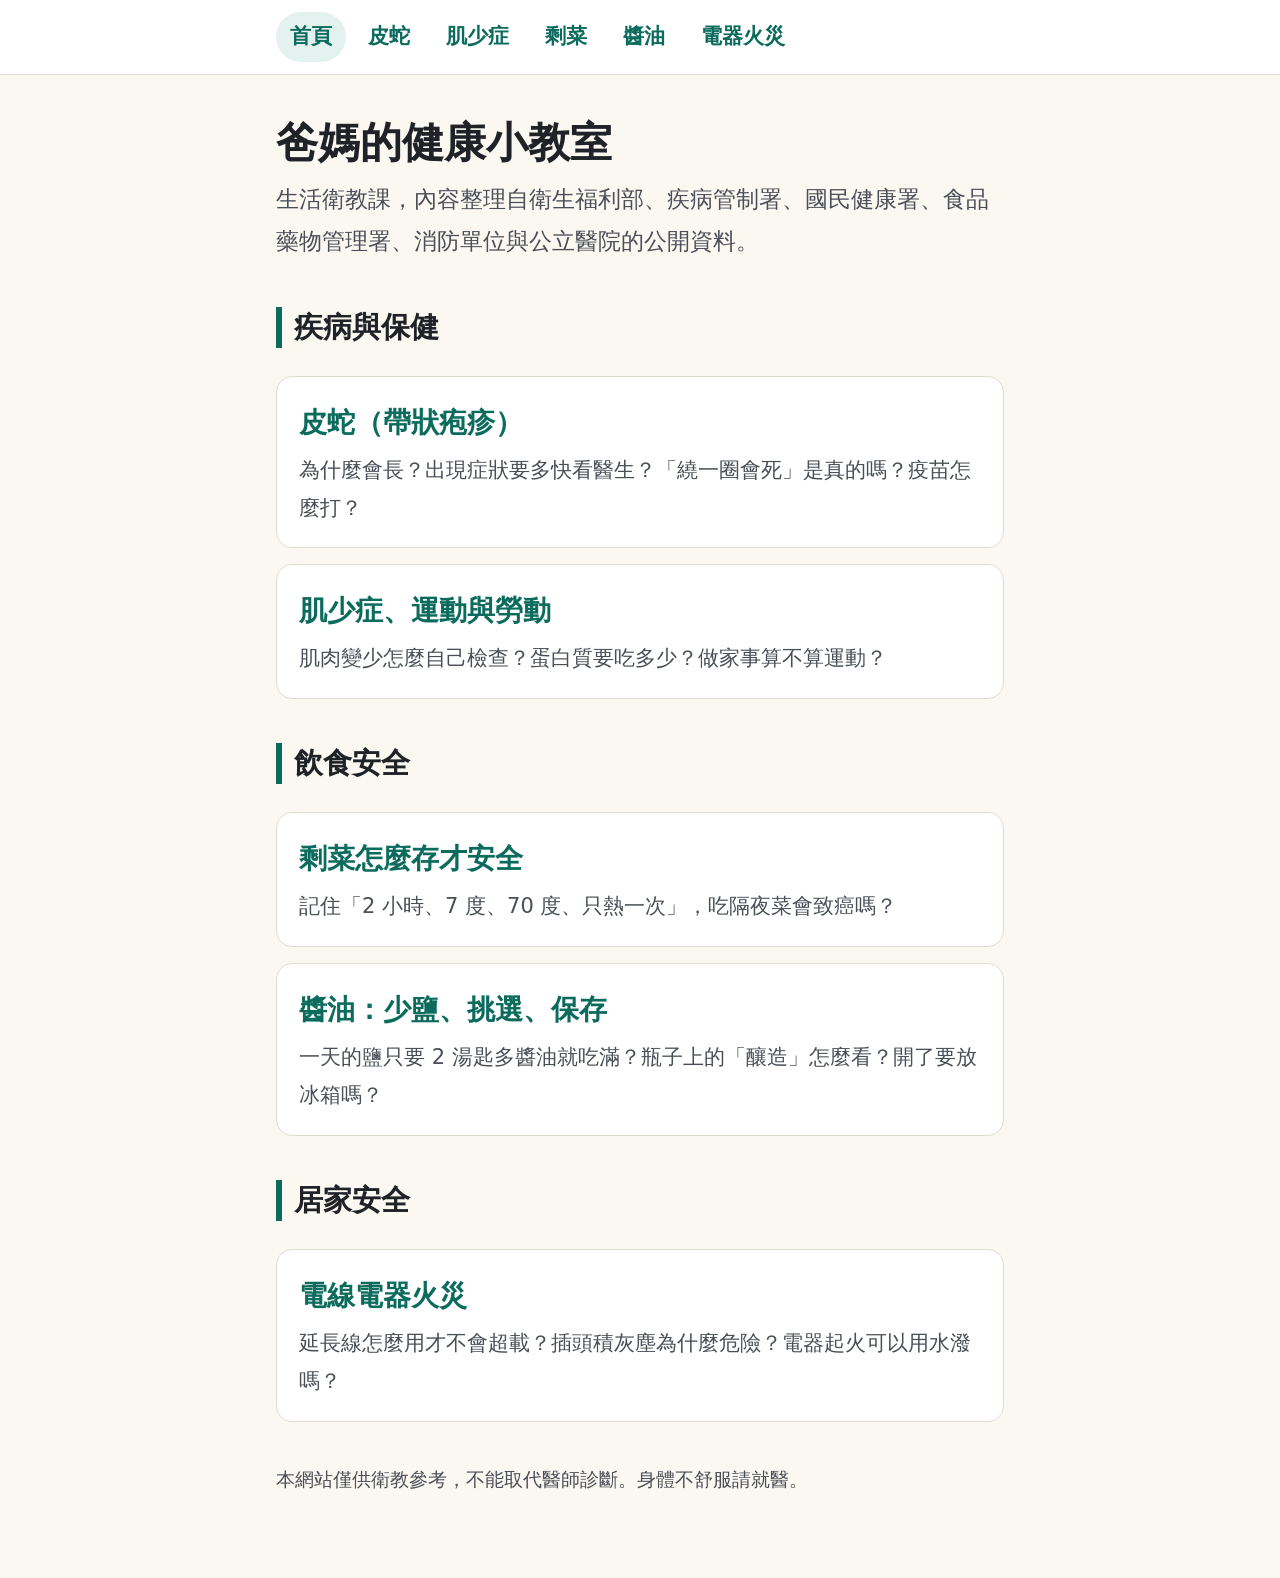
==== commit 6eec1e98: "新增肌少症（運動與勞動）、電線電器火災兩課，首頁改為分類排列 Co-Authored-By: Claude Opus 5.5 <noreply@anthropic.com> Claude-Sessio" ====
--- a/index.html
+++ b/index.html
@@ -10,25 +10,44 @@
   <nav class="topbar"><div class="wrap">
     <a href="index.html" aria-current="page">首頁</a>
     <a href="shingles.html">皮蛇</a>
+    <a href="sarcopenia.html">肌少症</a>
     <a href="leftovers.html">剩菜</a>
     <a href="soy-sauce.html">醬油</a>
+    <a href="electrical-fire.html">電器火災</a>
   </div></nav>
   <main class="wrap">
     <h1>爸媽的健康小教室</h1>
-    <p class="lead">三堂生活衛教課，內容整理自衛生福利部、疾病管制署、國民健康署、食品藥物管理署與公立醫院的公開衛教資料。</p>
+    <p class="lead">生活衛教課，內容整理自衛生福利部、疾病管制署、國民健康署、食品藥物管理署、消防單位與公立醫院的公開資料。</p>
 
+    <h2>疾病與保健</h2>
     <div class="cards">
       <a class="card" href="shingles.html">
-        <div class="t">第一課　皮蛇（帶狀疱疹）</div>
+        <div class="t">皮蛇（帶狀疱疹）</div>
         <div class="d">為什麼會長？出現症狀要多快看醫生？「繞一圈會死」是真的嗎？疫苗怎麼打？</div>
       </a>
+      <a class="card" href="sarcopenia.html">
+        <div class="t">肌少症、運動與勞動</div>
+        <div class="d">肌肉變少怎麼自己檢查？蛋白質要吃多少？做家事算不算運動？</div>
+      </a>
+    </div>
+
+    <h2>飲食安全</h2>
+    <div class="cards">
       <a class="card" href="leftovers.html">
-        <div class="t">第二課　剩菜怎麼存才安全</div>
+        <div class="t">剩菜怎麼存才安全</div>
         <div class="d">記住「2 小時、7 度、70 度、只熱一次」，吃隔夜菜會致癌嗎？</div>
       </a>
       <a class="card" href="soy-sauce.html">
-        <div class="t">第三課　醬油：少鹽、挑選、保存</div>
+        <div class="t">醬油：少鹽、挑選、保存</div>
         <div class="d">一天的鹽只要 2 湯匙多醬油就吃滿？瓶子上的「釀造」怎麼看？開了要放冰箱嗎？</div>
+      </a>
+    </div>
+
+    <h2>居家安全</h2>
+    <div class="cards">
+      <a class="card" href="electrical-fire.html">
+        <div class="t">電線電器火災</div>
+        <div class="d">延長線怎麼用才不會超載？插頭積灰塵為什麼危險？電器起火可以用水潑嗎？</div>
       </a>
     </div>
 
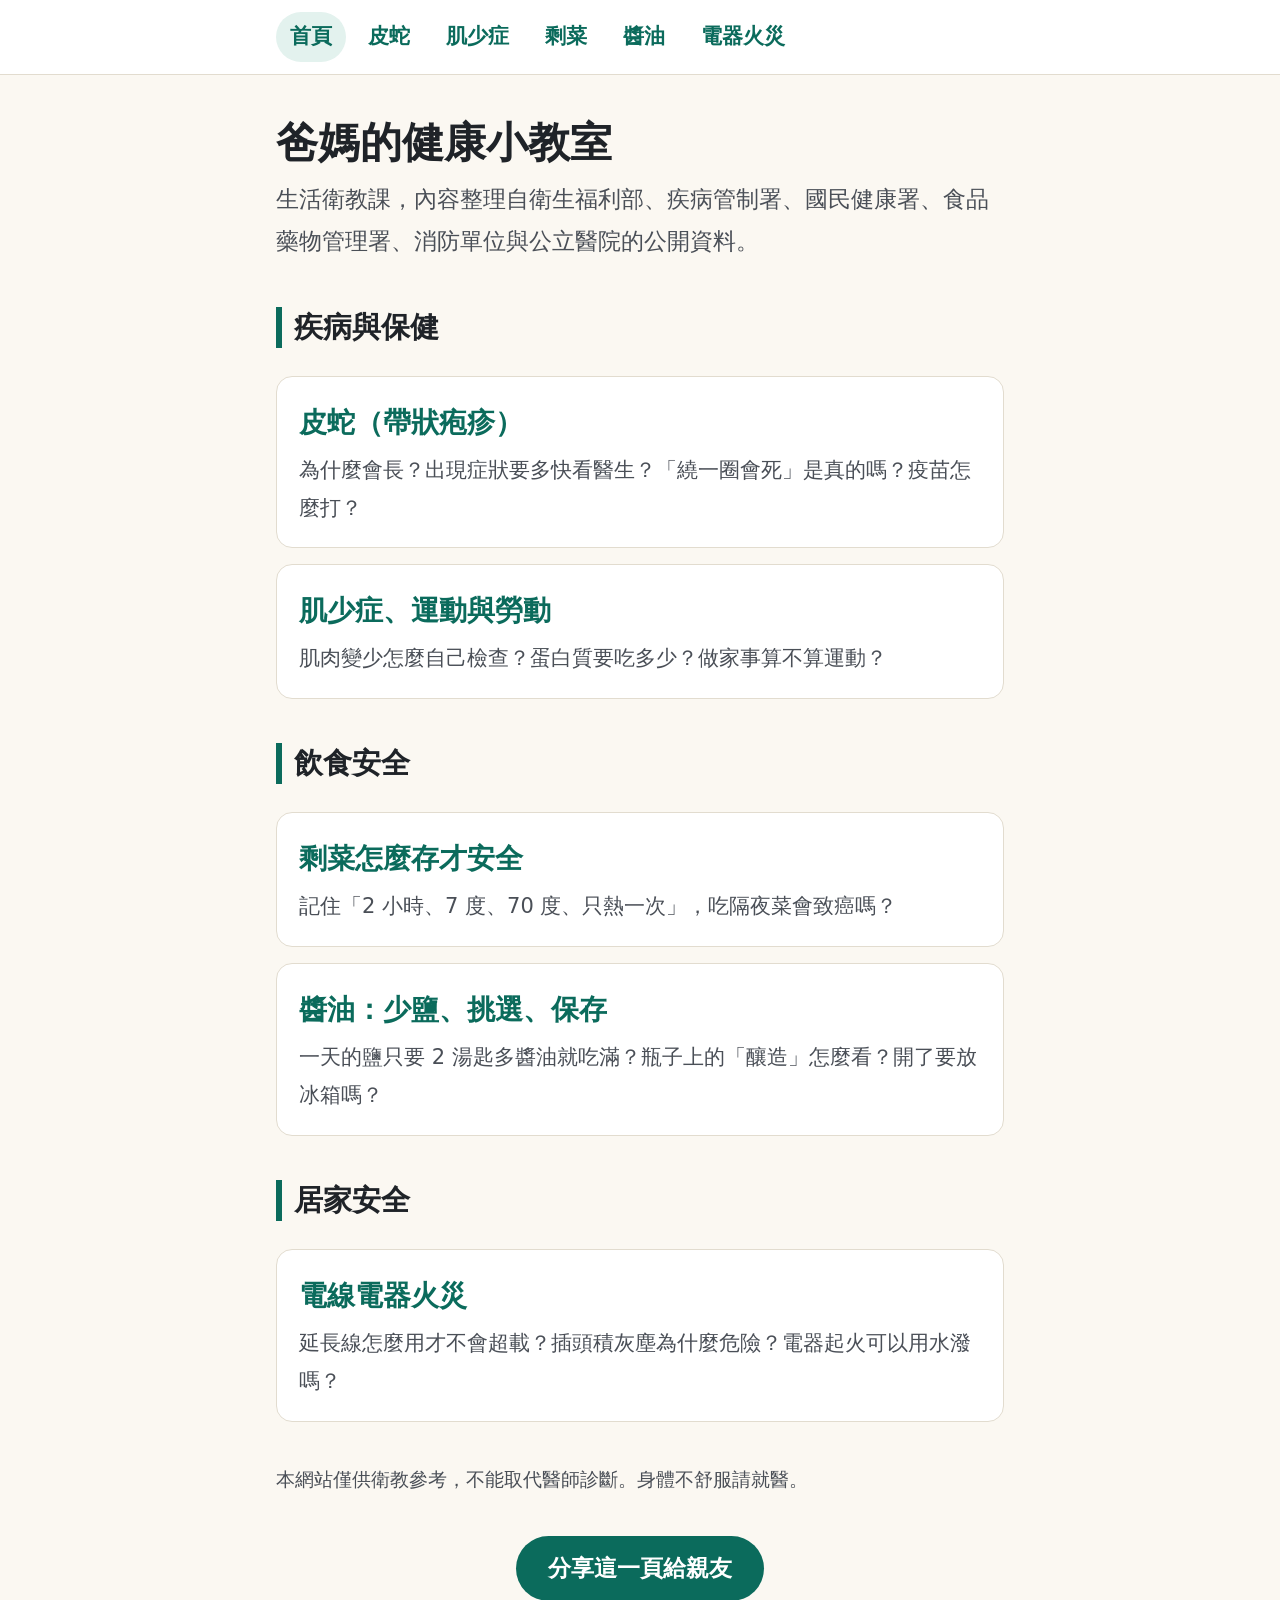
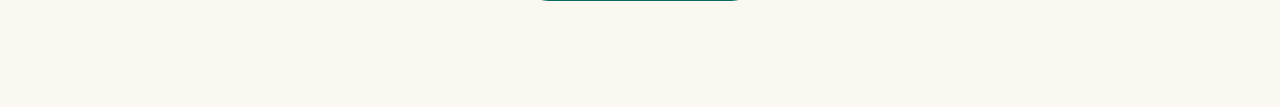
==== commit d98be7cf: "加入延伸閱讀區、分享按鈕、連結預覽資訊與網站維護說明 Co-Authored-By: Claude Opus 5.5 <noreply@anthropic.com> Claude-Session: h" ====
--- a/index.html
+++ b/index.html
@@ -4,6 +4,10 @@
   <meta charset="UTF-8" />
   <meta name="viewport" content="width=device-width, initial-scale=1.0" />
   <title>健康小教室</title>
+  <meta name="description" content="給爸媽的生活衛教課：皮蛇、肌少症、剩菜、醬油、電器火災，整理自政府與公立醫院資料。" />
+  <meta property="og:title" content="健康小教室" />
+  <meta property="og:description" content="給爸媽的生活衛教課：皮蛇、肌少症、剩菜、醬油、電器火災，整理自政府與公立醫院資料。" />
+  <meta property="og:type" content="website" />
   <link rel="stylesheet" href="style.css" />
 </head>
 <body>
@@ -52,6 +56,11 @@
     </div>
 
     <p class="note" style="margin-top:40px">本網站僅供衛教參考，不能取代醫師診斷。身體不舒服請就醫。</p>
+    <div class="share">
+      <button type="button" id="share-btn">分享這一頁給親友</button>
+      <p id="share-msg" class="note" aria-live="polite"></p>
+    </div>
   </main>
+  <script src="share.js"></script>
 </body>
 </html>
--- a/style.css
+++ b/style.css
@@ -135,3 +135,22 @@
   .topbar { display: none; }
   html { font-size: 16px; }
 }
+
+.share { margin: 40px 0 0; text-align: center; }
+.share button {
+  font: inherit; font-weight: 800; font-size: 1.1rem;
+  background: var(--accent); color: var(--surface);
+  border: 0; border-radius: 999px; padding: 12px 32px; cursor: pointer;
+}
+.share button:focus-visible { outline: 3px solid var(--text); outline-offset: 3px; }
+.share p { min-height: 1.8em; margin: 8px 0 0; }
+
+.media { list-style: none; padding: 0; }
+.media li {
+  background: var(--surface); border: 1px solid var(--line);
+  border-radius: var(--radius); padding: 14px 18px; margin: 12px 0;
+}
+.media .kind { font-size: 0.85rem; font-weight: 800; color: var(--muted); }
+.media a { color: var(--accent); font-weight: 700; }
+.media .meta { font-size: 0.9rem; color: var(--muted); }
+.media:has(li) + [data-empty] { display: none; }
